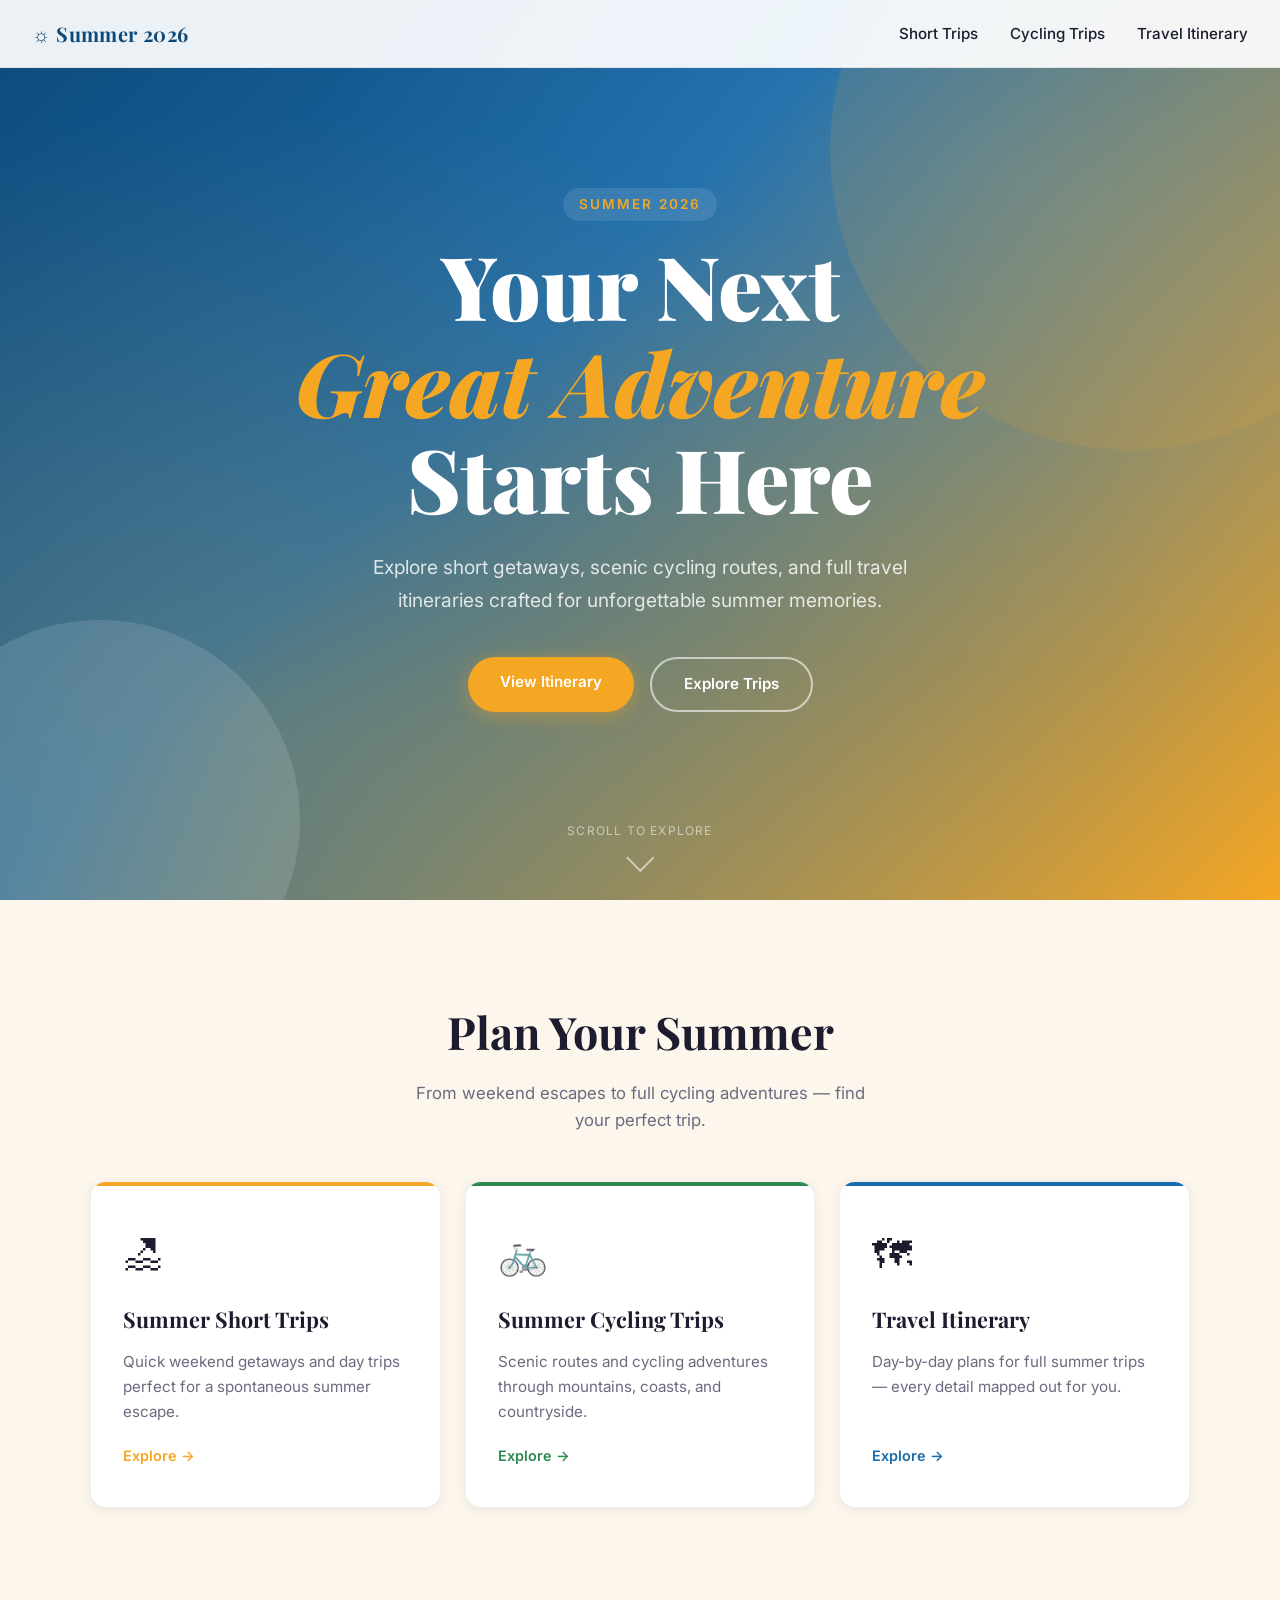
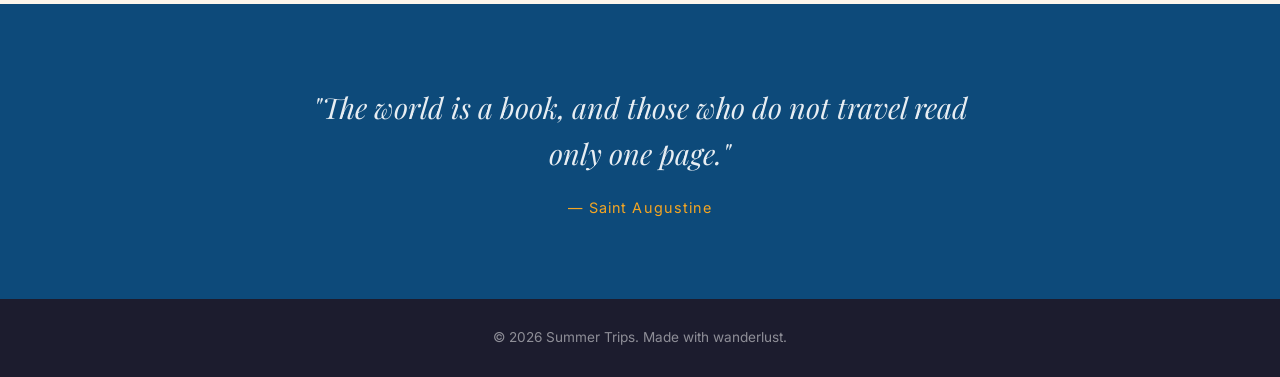
==== index.html @ 8a0b8d64 "Add summer trips website with landing page and navigation - Landing page with full-screen hero, anim" ====
<!DOCTYPE html>
<html lang="en">
<head>
  <meta charset="UTF-8" />
  <meta name="viewport" content="width=device-width, initial-scale=1.0" />
  <title>Summer Trips 2026 — Adventure Awaits</title>
  <link rel="stylesheet" href="css/style.css" />
  <link rel="preconnect" href="https://fonts.googleapis.com" />
  <link rel="preconnect" href="https://fonts.gstatic.com" crossorigin />
  <link href="https://fonts.googleapis.com/css2?family=Playfair+Display:wght@700;900&family=Inter:wght@400;500;600&display=swap" rel="stylesheet" />
</head>
<body>
  <nav class="navbar">
    <a href="index.html" class="nav-logo">&#9788; Summer 2026</a>
    <button class="nav-toggle" aria-label="Toggle menu">&#9776;</button>
    <ul class="nav-links">
      <li><a href="short-trips.html">Short Trips</a></li>
      <li><a href="cycling-trips.html">Cycling Trips</a></li>
      <li><a href="itinerary.html">Travel Itinerary</a></li>
    </ul>
  </nav>

  <header class="hero">
    <div class="hero-overlay"></div>
    <div class="hero-content">
      <p class="hero-eyebrow">Summer 2026</p>
      <h1 class="hero-title">Your Next<br /><em>Great Adventure</em><br />Starts Here</h1>
      <p class="hero-subtitle">Explore short getaways, scenic cycling routes, and full travel itineraries crafted for unforgettable summer memories.</p>
      <div class="hero-cta">
        <a href="itinerary.html" class="btn btn-primary">View Itinerary</a>
        <a href="short-trips.html" class="btn btn-outline">Explore Trips</a>
      </div>
    </div>
    <div class="hero-scroll-hint">
      <span>Scroll to explore</span>
      <div class="scroll-arrow"></div>
    </div>
  </header>

  <section class="cards-section">
    <div class="section-header">
      <h2>Plan Your Summer</h2>
      <p>From weekend escapes to full cycling adventures — find your perfect trip.</p>
    </div>
    <div class="cards">
      <a href="short-trips.html" class="card card-short">
        <div class="card-icon">&#127958;</div>
        <h3>Summer Short Trips</h3>
        <p>Quick weekend getaways and day trips perfect for a spontaneous summer escape.</p>
        <span class="card-link">Explore &rarr;</span>
      </a>
      <a href="cycling-trips.html" class="card card-cycling">
        <div class="card-icon">&#128690;</div>
        <h3>Summer Cycling Trips</h3>
        <p>Scenic routes and cycling adventures through mountains, coasts, and countryside.</p>
        <span class="card-link">Explore &rarr;</span>
      </a>
      <a href="itinerary.html" class="card card-itinerary">
        <div class="card-icon">&#128506;</div>
        <h3>Travel Itinerary</h3>
        <p>Day-by-day plans for full summer trips — every detail mapped out for you.</p>
        <span class="card-link">Explore &rarr;</span>
      </a>
    </div>
  </section>

  <section class="quote-section">
    <blockquote>
      "The world is a book, and those who do not travel read only one page."
      <cite>— Saint Augustine</cite>
    </blockquote>
  </section>

  <footer class="footer">
    <p>&copy; 2026 Summer Trips. Made with wanderlust.</p>
  </footer>

  <script src="js/main.js"></script>
</body>
</html>
---- css/style.css ----
/* ── Reset & Base ── */
*, *::before, *::after { box-sizing: border-box; margin: 0; padding: 0; }

:root {
  --sun: #f5a623;
  --sky: #1a6baa;
  --sky-dark: #0d4a7a;
  --green: #2d8a4e;
  --sand: #fdf6ec;
  --text: #1c1c2e;
  --muted: #6b6b80;
  --white: #ffffff;
  --radius: 16px;
  --nav-h: 68px;
}

html { scroll-behavior: smooth; }

body {
  font-family: 'Inter', sans-serif;
  color: var(--text);
  background: var(--white);
  line-height: 1.6;
}

/* ── Navbar ── */
.navbar {
  position: fixed;
  top: 0; left: 0; right: 0;
  height: var(--nav-h);
  display: flex;
  align-items: center;
  justify-content: space-between;
  padding: 0 2rem;
  background: rgba(255,255,255,0.92);
  backdrop-filter: blur(12px);
  -webkit-backdrop-filter: blur(12px);
  border-bottom: 1px solid rgba(0,0,0,0.07);
  z-index: 100;
}

.nav-logo {
  font-family: 'Playfair Display', serif;
  font-size: 1.25rem;
  font-weight: 700;
  color: var(--sky-dark);
  text-decoration: none;
  letter-spacing: 0.02em;
}

.nav-links {
  list-style: none;
  display: flex;
  gap: 2rem;
}

.nav-links a {
  text-decoration: none;
  font-weight: 500;
  font-size: 0.95rem;
  color: var(--text);
  transition: color 0.2s;
  position: relative;
}

.nav-links a::after {
  content: '';
  position: absolute;
  bottom: -4px; left: 0; right: 0;
  height: 2px;
  background: var(--sun);
  transform: scaleX(0);
  transition: transform 0.2s;
}

.nav-links a:hover { color: var(--sky-dark); }
.nav-links a:hover::after,
.nav-links a.active::after { transform: scaleX(1); }
.nav-links a.active { color: var(--sky-dark); }

.nav-toggle {
  display: none;
  background: none;
  border: none;
  font-size: 1.5rem;
  cursor: pointer;
  color: var(--text);
}

/* ── Hero ── */
.hero {
  position: relative;
  min-height: 100vh;
  display: flex;
  flex-direction: column;
  align-items: center;
  justify-content: center;
  text-align: center;
  overflow: hidden;
  background: linear-gradient(135deg, #0d4a7a 0%, #1a6baa 40%, #f5a623 100%);
}

.hero-overlay {
  position: absolute;
  inset: 0;
  background:
    radial-gradient(ellipse at 20% 80%, rgba(245,166,35,0.25) 0%, transparent 60%),
    radial-gradient(ellipse at 80% 20%, rgba(255,255,255,0.08) 0%, transparent 50%);
  pointer-events: none;
}

/* decorative circles */
.hero::before, .hero::after {
  content: '';
  position: absolute;
  border-radius: 50%;
  opacity: 0.12;
  pointer-events: none;
}
.hero::before {
  width: 600px; height: 600px;
  background: var(--sun);
  top: -150px; right: -150px;
}
.hero::after {
  width: 400px; height: 400px;
  background: var(--white);
  bottom: -120px; left: -100px;
}

.hero-content {
  position: relative;
  z-index: 1;
  max-width: 760px;
  padding: 2rem 1.5rem;
}

.hero-eyebrow {
  display: inline-block;
  font-size: 0.85rem;
  font-weight: 600;
  letter-spacing: 0.15em;
  text-transform: uppercase;
  color: var(--sun);
  margin-bottom: 1rem;
  background: rgba(255,255,255,0.1);
  padding: 0.35rem 1rem;
  border-radius: 100px;
}

.hero-title {
  font-family: 'Playfair Display', serif;
  font-size: clamp(2.8rem, 7vw, 5.5rem);
  font-weight: 900;
  line-height: 1.1;
  color: var(--white);
  margin-bottom: 1.5rem;
}

.hero-title em {
  font-style: italic;
  color: var(--sun);
}

.hero-subtitle {
  font-size: clamp(1rem, 2vw, 1.2rem);
  color: rgba(255,255,255,0.82);
  max-width: 560px;
  margin: 0 auto 2.5rem;
  line-height: 1.7;
}

.hero-cta {
  display: flex;
  gap: 1rem;
  justify-content: center;
  flex-wrap: wrap;
}

.btn {
  display: inline-block;
  padding: 0.85rem 2rem;
  border-radius: 100px;
  font-size: 0.95rem;
  font-weight: 600;
  text-decoration: none;
  transition: transform 0.2s, box-shadow 0.2s, background 0.2s;
  cursor: pointer;
}

.btn:hover { transform: translateY(-2px); }

.btn-primary {
  background: var(--sun);
  color: var(--white);
  box-shadow: 0 4px 20px rgba(245,166,35,0.4);
}
.btn-primary:hover { background: #e8941a; box-shadow: 0 6px 28px rgba(245,166,35,0.5); }

.btn-outline {
  background: transparent;
  color: var(--white);
  border: 2px solid rgba(255,255,255,0.6);
}
.btn-outline:hover { background: rgba(255,255,255,0.12); border-color: var(--white); }

.hero-scroll-hint {
  position: absolute;
  bottom: 2rem;
  left: 50%;
  transform: translateX(-50%);
  display: flex;
  flex-direction: column;
  align-items: center;
  gap: 0.5rem;
  color: rgba(255,255,255,0.55);
  font-size: 0.75rem;
  letter-spacing: 0.1em;
  text-transform: uppercase;
  z-index: 1;
}

.scroll-arrow {
  width: 20px; height: 20px;
  border-right: 2px solid rgba(255,255,255,0.55);
  border-bottom: 2px solid rgba(255,255,255,0.55);
  transform: rotate(45deg);
  animation: bounce 1.6s ease-in-out infinite;
}

@keyframes bounce {
  0%, 100% { transform: rotate(45deg) translateY(0); }
  50% { transform: rotate(45deg) translateY(6px); }
}

/* ── Cards Section ── */
.cards-section {
  padding: 6rem 2rem;
  background: var(--sand);
}

.section-header {
  text-align: center;
  margin-bottom: 3rem;
}

.section-header h2 {
  font-family: 'Playfair Display', serif;
  font-size: clamp(1.8rem, 4vw, 2.8rem);
  color: var(--text);
  margin-bottom: 0.75rem;
}

.section-header p {
  color: var(--muted);
  font-size: 1.05rem;
  max-width: 480px;
  margin: 0 auto;
}

.cards {
  display: grid;
  grid-template-columns: repeat(auto-fit, minmax(280px, 1fr));
  gap: 1.5rem;
  max-width: 1100px;
  margin: 0 auto;
}

.card {
  background: var(--white);
  border-radius: var(--radius);
  padding: 2.5rem 2rem;
  text-decoration: none;
  color: var(--text);
  display: flex;
  flex-direction: column;
  gap: 0.75rem;
  box-shadow: 0 2px 12px rgba(0,0,0,0.07);
  border: 1px solid rgba(0,0,0,0.06);
  transition: transform 0.25s, box-shadow 0.25s;
  position: relative;
  overflow: hidden;
}

.card::before {
  content: '';
  position: absolute;
  top: 0; left: 0; right: 0;
  height: 4px;
}

.card-short::before  { background: var(--sun); }
.card-cycling::before { background: var(--green); }
.card-itinerary::before { background: var(--sky); }

.card:hover { transform: translateY(-6px); box-shadow: 0 12px 32px rgba(0,0,0,0.12); }

.card-icon {
  font-size: 2.5rem;
  margin-bottom: 0.25rem;
}

.card h3 {
  font-family: 'Playfair Display', serif;
  font-size: 1.35rem;
  font-weight: 700;
}

.card p {
  color: var(--muted);
  font-size: 0.95rem;
  line-height: 1.65;
  flex: 1;
}

.card-link {
  font-weight: 600;
  font-size: 0.9rem;
  margin-top: 0.5rem;
}

.card-short   .card-link { color: var(--sun); }
.card-cycling .card-link { color: var(--green); }
.card-itinerary .card-link { color: var(--sky); }

/* ── Quote ── */
.quote-section {
  padding: 5rem 2rem;
  background: var(--sky-dark);
  text-align: center;
}

.quote-section blockquote {
  font-family: 'Playfair Display', serif;
  font-size: clamp(1.2rem, 3vw, 1.8rem);
  font-style: italic;
  color: rgba(255,255,255,0.9);
  max-width: 700px;
  margin: 0 auto;
  line-height: 1.6;
}

.quote-section cite {
  display: block;
  margin-top: 1.25rem;
  font-style: normal;
  font-family: 'Inter', sans-serif;
  font-size: 0.9rem;
  letter-spacing: 0.08em;
  color: var(--sun);
}

/* ── Footer ── */
.footer {
  padding: 1.75rem 2rem;
  text-align: center;
  background: var(--text);
  color: rgba(255,255,255,0.5);
  font-size: 0.85rem;
}

/* ── Inner page shared styles ── */
.page-hero {
  padding: calc(var(--nav-h) + 4rem) 2rem 3rem;
  text-align: center;
  color: var(--white);
}

.page-hero.bg-sun    { background: linear-gradient(135deg, #c47b10, var(--sun)); }
.page-hero.bg-green  { background: linear-gradient(135deg, #1a5c33, var(--green)); }
.page-hero.bg-sky    { background: linear-gradient(135deg, var(--sky-dark), var(--sky)); }

.page-hero h1 {
  font-family: 'Playfair Display', serif;
  font-size: clamp(2rem, 5vw, 3.5rem);
  font-weight: 900;
  margin-bottom: 1rem;
}

.page-hero p {
  font-size: 1.1rem;
  opacity: 0.85;
  max-width: 540px;
  margin: 0 auto;
}

.content-section {
  max-width: 900px;
  margin: 0 auto;
  padding: 4rem 2rem 6rem;
}

.content-section h2 {
  font-family: 'Playfair Display', serif;
  font-size: 1.6rem;
  margin-bottom: 1rem;
  color: var(--text);
}

.content-section p {
  color: var(--muted);
  line-height: 1.75;
  margin-bottom: 1rem;
}

.placeholder-grid {
  display: grid;
  grid-template-columns: repeat(auto-fill, minmax(240px, 1fr));
  gap: 1.25rem;
  margin-top: 2.5rem;
}

.placeholder-card {
  background: var(--sand);
  border-radius: var(--radius);
  padding: 2rem 1.5rem;
  border: 2px dashed rgba(0,0,0,0.1);
  text-align: center;
  color: var(--muted);
  font-size: 0.9rem;
}

.placeholder-card .ph-icon { font-size: 2rem; margin-bottom: 0.75rem; }
.placeholder-card strong { display: block; color: var(--text); margin-bottom: 0.4rem; font-size: 1rem; }

/* ── Responsive ── */
@media (max-width: 640px) {
  .nav-toggle { display: block; }
  .nav-links {
    position: fixed;
    top: var(--nav-h); left: 0; right: 0;
    background: var(--white);
    flex-direction: column;
    gap: 0;
    padding: 1rem 0 1.5rem;
    box-shadow: 0 8px 24px rgba(0,0,0,0.1);
    transform: translateY(-110%);
    transition: transform 0.3s ease;
    z-index: 99;
  }
  .nav-links.open { transform: translateY(0); }
  .nav-links li a { display: block; padding: 0.85rem 2rem; }
}
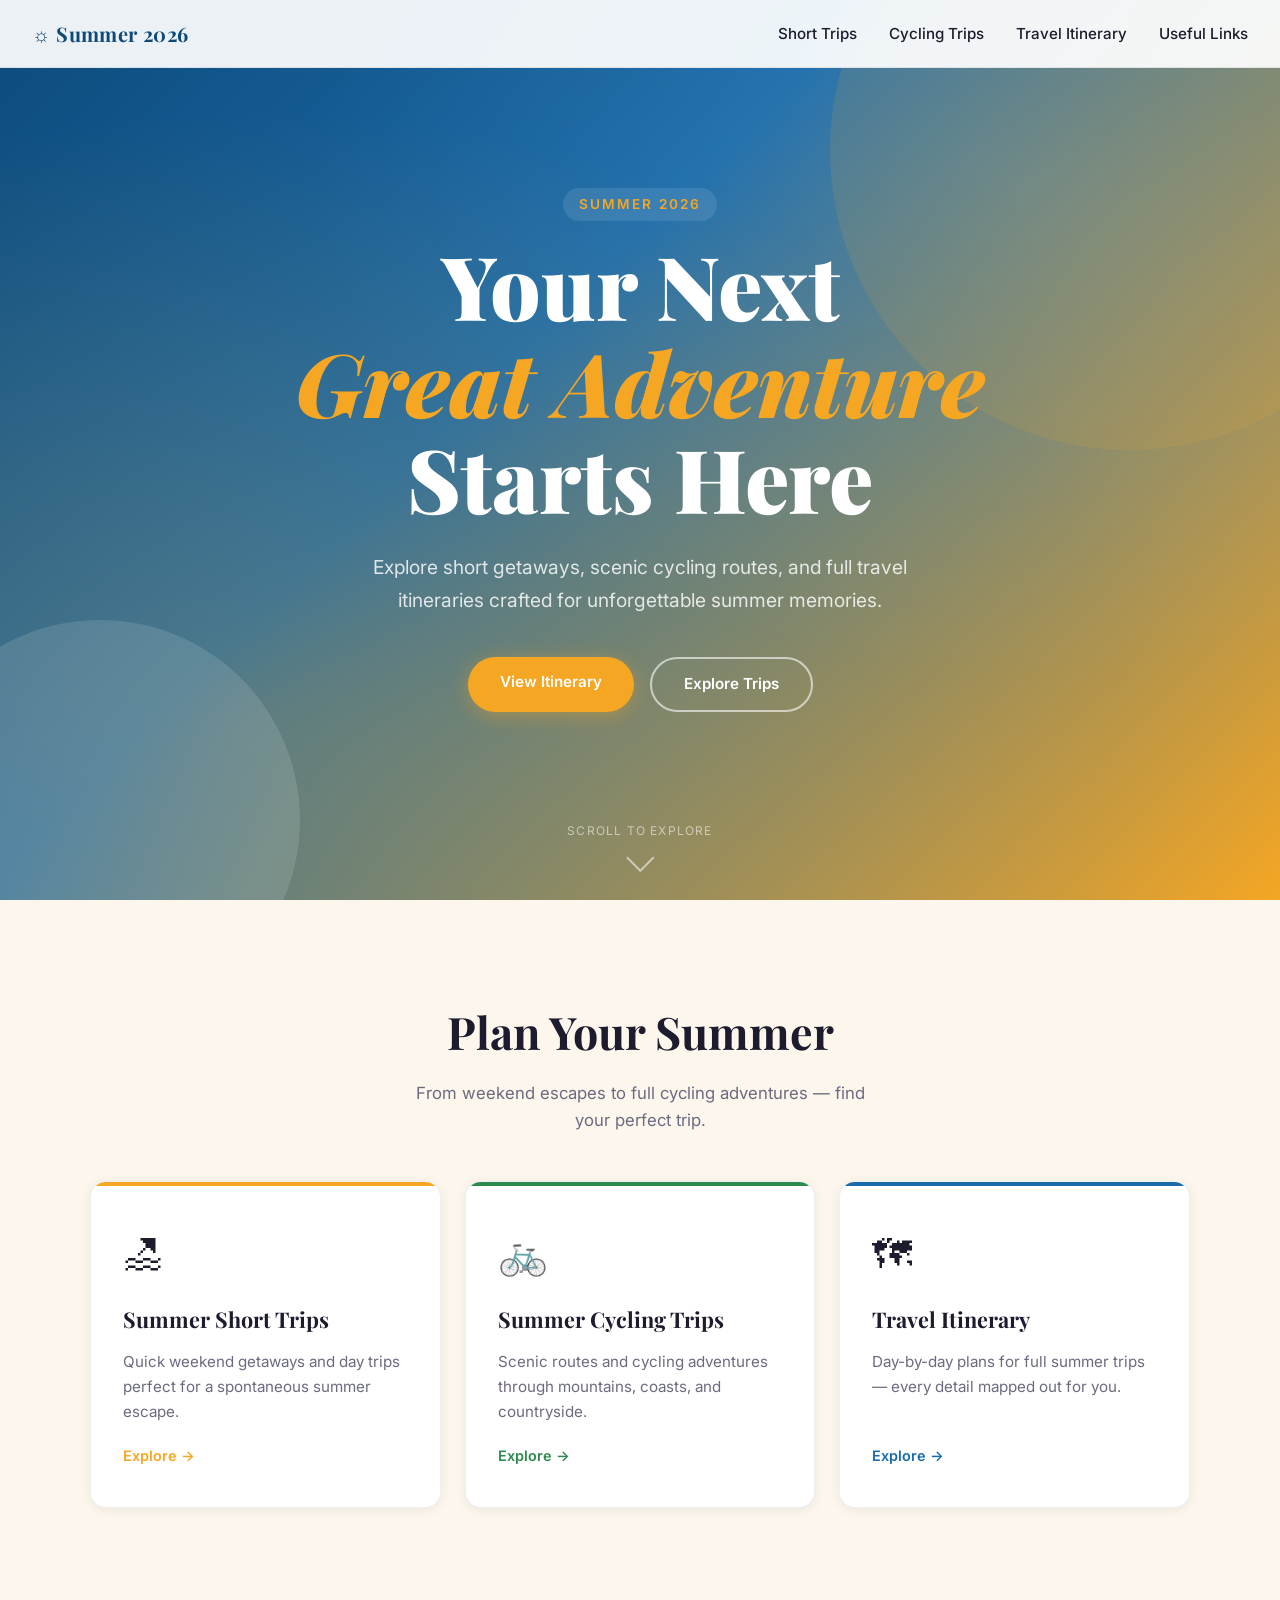
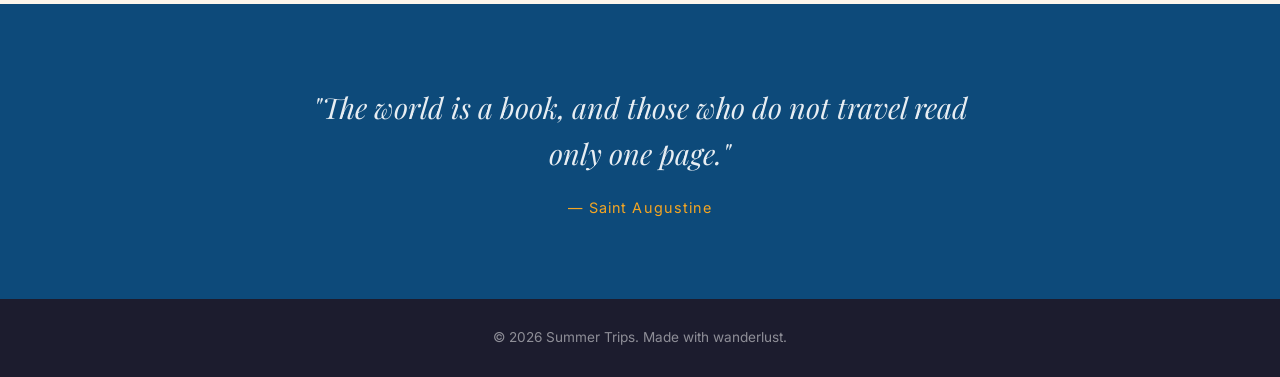
==== commit 881b2687: "Add Useful Links nav entry to all pages" ====
--- a/index.html
+++ b/index.html
@@ -2,6 +2,7 @@
 <html lang="en">
 <head>
   <meta charset="UTF-8" />
+  <link rel="icon" type="image/svg+xml" href="favicon.svg" />
   <meta name="viewport" content="width=device-width, initial-scale=1.0" />
   <title>Summer Trips 2026 — Adventure Awaits</title>
   <link rel="stylesheet" href="css/style.css" />
@@ -17,6 +18,7 @@
       <li><a href="short-trips.html">Short Trips</a></li>
       <li><a href="cycling-trips.html">Cycling Trips</a></li>
       <li><a href="itinerary.html">Travel Itinerary</a></li>
+    <li><a href="links.html">Useful Links</a></li>
     </ul>
   </nav>
 
